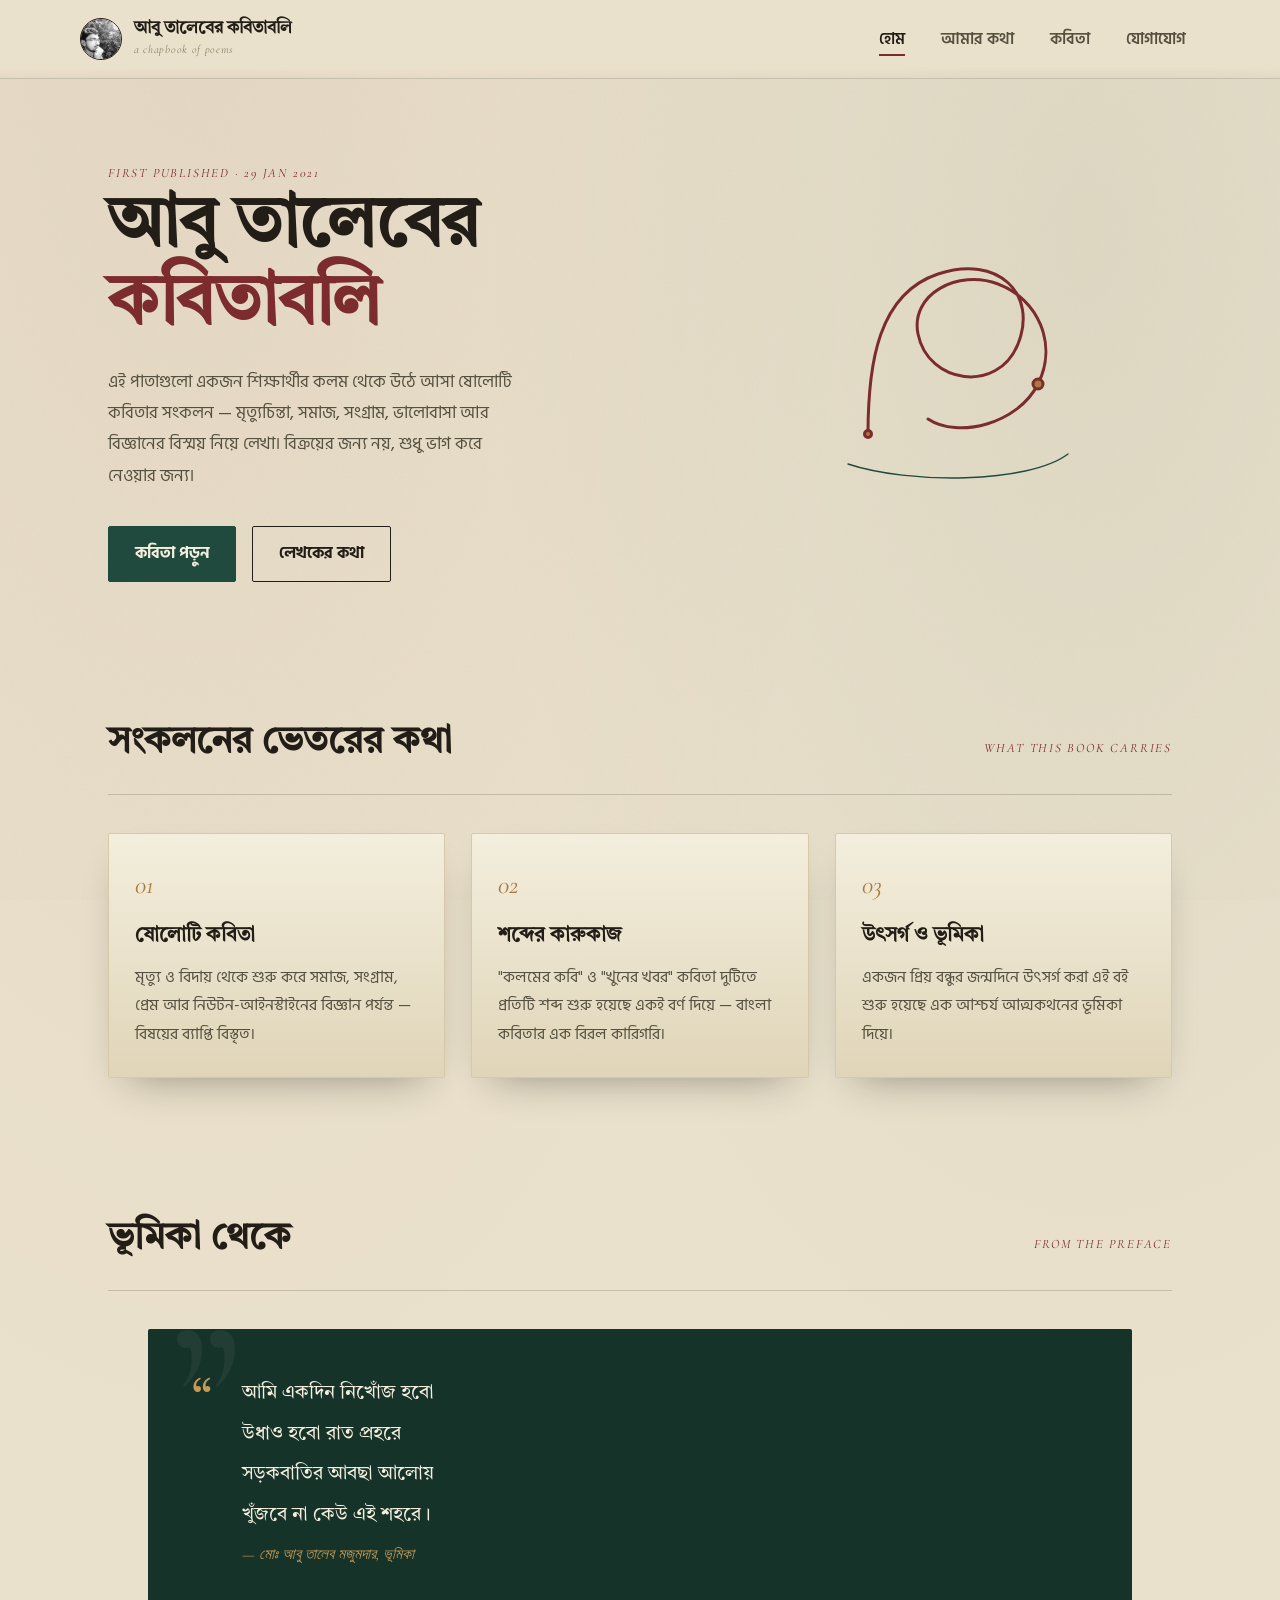
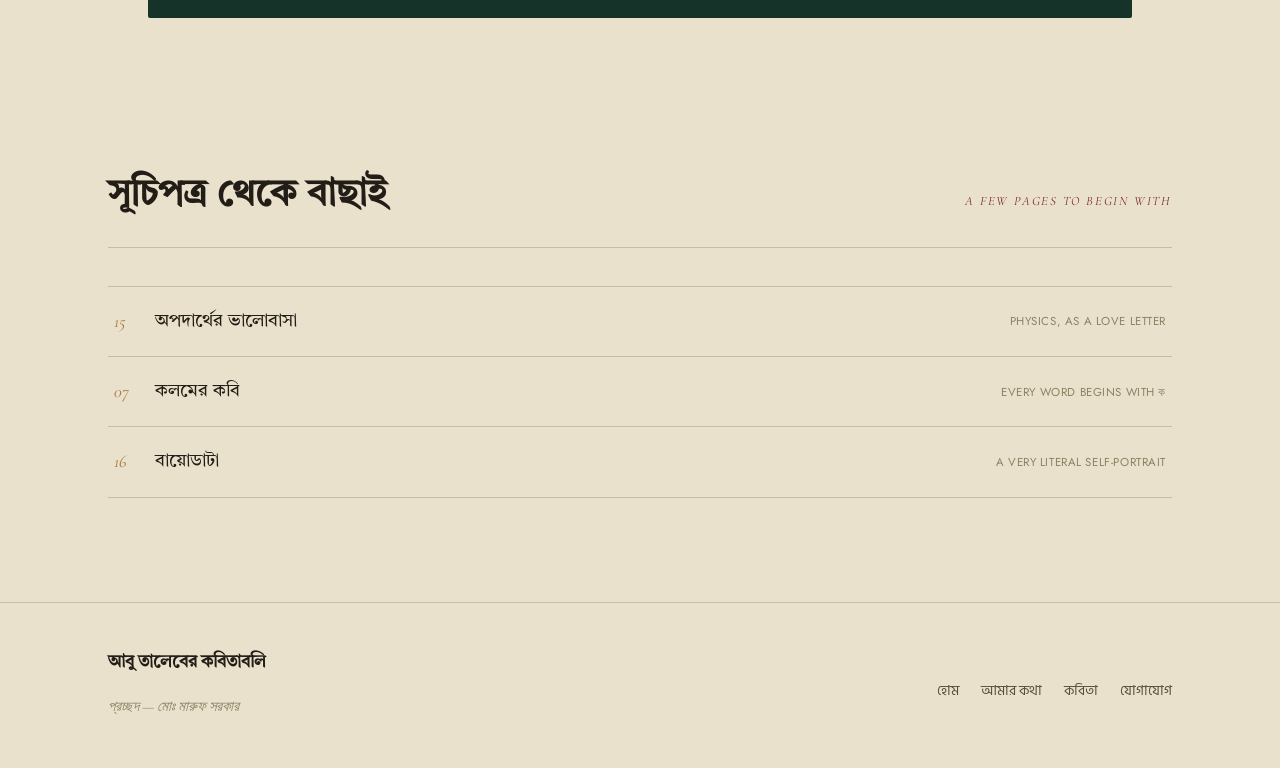
==== index.html @ eb4d2868 "Build 4-page responsive Bengali poetry portfolio website" ====
<!DOCTYPE html>
<html lang="bn">
<head>
<meta charset="UTF-8">
<meta name="viewport" content="width=device-width, initial-scale=1.0">
<title>হোম — আবু তালেবের কবিতাবলি | মোঃ আবু তালেব মজুমদার</title>
<meta name="description" content="আবু তালেব মজুমদারের হাতে-গড়া কবিতা সংকলন 'আবু তালেবের কবিতাবলি'। মৃত্যু, সংগ্রাম, সমাজ, প্রেম আর বিজ্ঞান নিয়ে লেখা ষোলোটি কবিতা, প্রথম প্রকাশ ২৯ জানুয়ারি ২০২১।">
<meta name="keywords" content="আবু তালেব মজুমদার, বাংলা কবিতা, কবিতা সংকলন, বাংলা কবি, আবু তালেবের কবিতাবলি, মোঃ আবু তালেব মজুমদার">
<meta name="author" content="মোঃ আবু তালেব মজুমদার">
<link rel="canonical" href="https://abu-taleb-mojumder.vercel.app/index.html">

<!-- Open Graph / Facebook -->
<meta property="og:type" content="website">
<meta property="og:title" content="হোম — আবু তালেবের কবিতাবলি | মোঃ আবু তালেব মজুমদার">
<meta property="og:description" content="মৃত্যু, সংগ্রাম, সমাজ ও প্রেম নিয়ে লেখা আবু তালেব মজুমদারের ষোলোটি কবিতা।">
<meta property="og:url" content="https://abu-taleb-mojumder.vercel.app/index.html">
<meta property="og:image" content="https://abu-taleb-mojumder.vercel.app/assets/abu-taleb-mojumder.jpg">
<meta property="og:site_name" content="আবু তালেবের কবিতাবলি">
<meta property="og:locale" content="bn_BD">

<!-- Twitter -->
<meta name="twitter:card" content="summary_large_image">
<meta name="twitter:title" content="হোম — আবু তালেবের কবিতাবলি | মোঃ আবু তালেব মজুমদার">
<meta name="twitter:description" content="মৃত্যু, সংগ্রাম, সমাজ ও প্রেম নিয়ে লেখা আবু তালেব মজুমদারের ষোলোটি কবিতা।">
<meta name="twitter:image" content="https://abu-taleb-mojumder.vercel.app/assets/abu-taleb-mojumder.jpg">

<!-- Fonts -->
<link rel="preconnect" href="https://fonts.googleapis.com">
<link rel="preconnect" href="https://fonts.gstatic.com" crossorigin>
<link href="https://fonts.googleapis.com/css2?family=Tiro+Bangla&family=Hind+Siliguri:wght@400;500;600;700&family=Cormorant+Garamond:ital,wght@0,500;1,500;1,600&family=Jost:wght@400;500&display=swap" rel="stylesheet">
<link rel="stylesheet" href="assets/style.css">

<script type="application/ld+json">
{
  "@context": "https://schema.org",
  "@type": "Person",
  "name": "মোঃ আবু তালেব মজুমদার",
  "jobTitle": "কবি ও শিক্ষার্থী",
  "url": "https://abu-taleb-mojumder.vercel.app/about.html",
  "sameAs": []
}
</script>
</head>
<body>

<a href="#main-content" class="skip-link">মূল সূচিতে যান</a>

<header class="site-header">
  <div class="wrap nav">
    <a href="index.html" class="brand" aria-label="হোমপেজ">
      <img class="brand-seal" src="assets/abu-taleb-mojumder.jpg" alt="আবু তালেব মজুমদার">
      <span class="brand-text">
        <span class="brand-title">আবু তালেবের কবিতাবলি</span><br>
        <span class="brand-sub">a chapbook of poems</span>
      </span>
    </a>
    <button class="nav-toggle" aria-label="মেনু খুলুন" aria-expanded="false">
      <span></span><span></span><span></span>
    </button>
    <nav class="nav-links-wrapper" aria-label="প্রধান নেভিগেশন">
      <ul class="nav-links">
        <li><a href="index.html" aria-current="page">হোম</a></li>
        <li><a href="about.html">আমার কথা</a></li>
        <li><a href="poems.html">কবিতা</a></li>
        <li><a href="contact.html">যোগাযোগ</a></li>
      </ul>
    </nav>
  </div>
</header>

<main id="main-content">
  <section class="hero">
    <div class="wrap hero-grid">
      <div class="reveal is-visible">
        <span class="eyebrow" lang="en">First Published · 29 Jan 2021</span>
        <h1 class="hero-title">আবু তালেবের<br><span class="accent">কবিতাবলি</span></h1>
        <p class="hero-lede">এই পাতাগুলো একজন শিক্ষার্থীর কলম থেকে উঠে আসা ষোলোটি কবিতার সংকলন — মৃত্যুচিন্তা, সমাজ, সংগ্রাম, ভালোবাসা আর বিজ্ঞানের বিস্ময় নিয়ে লেখা। বিক্রয়ের জন্য নয়, শুধু ভাগ করে নেওয়ার জন্য।</p>
        <div class="hero-actions">
          <a href="poems.html" class="btn btn-primary">কবিতা পড়ুন</a>
          <a href="about.html" class="btn btn-ghost">লেখকের কথা</a>
        </div>
      </div>

      <div class="hero-seal reveal is-visible" aria-hidden="true">
        <svg class="ink-path" viewBox="0 0 300 300" xmlns="http://www.w3.org/2000/svg">
          <!-- stylised ink-pen flourish, drawn as a signature moment -->
          <path d="M60,220 C60,150 70,80 130,60 C190,40 230,80 210,130 C190,180 120,170 110,120 C102,80 150,55 190,70 C230,85 250,130 230,170 C210,210 150,225 120,205" />
          <circle class="ink-dot" cx="230" cy="170" r="5"/>
          <circle class="ink-dot" cx="60" cy="220" r="3.5"/>
        </svg>
        <svg class="ink-path secondary" viewBox="0 0 300 300" xmlns="http://www.w3.org/2000/svg" style="position: absolute; top: 0; left: 0;">
          <path d="M40,250 C100,270 220,270 260,240" stroke-dasharray="500" />
        </svg>
      </div>
    </div>
  </section>

  <section aria-label="সংকলন পরিচিতি">
    <div class="wrap">
      <div class="section-head reveal">
        <h2>সংকলনের ভেতরের কথা</h2>
        <span class="eyebrow" lang="en">what this book carries</span>
      </div>
      <div class="card-grid">
        <div class="card reveal">
          <span class="num" lang="en">01</span>
          <h3>ষোলোটি কবিতা</h3>
          <p>মৃত্যু ও বিদায় থেকে শুরু করে সমাজ, সংগ্রাম, প্রেম আর নিউটন-আইনস্টাইনের বিজ্ঞান পর্যন্ত — বিষয়ের ব্যাপ্তি বিস্তৃত।</p>
        </div>
        <div class="card reveal">
          <span class="num" lang="en">02</span>
          <h3>শব্দের কারুকাজ</h3>
          <p>"কলমের কবি" ও "খুনের খবর" কবিতা দুটিতে প্রতিটি শব্দ শুরু হয়েছে একই বর্ণ দিয়ে — বাংলা কবিতার এক বিরল কারিগরি।</p>
        </div>
        <div class="card reveal">
          <span class="num" lang="en">03</span>
          <h3>উৎসর্গ ও ভূমিকা</h3>
          <p>একজন প্রিয় বন্ধুর জন্মদিনে উৎসর্গ করা এই বই শুরু হয়েছে এক আশ্চর্য আত্মকথনের ভূমিকা দিয়ে।</p>
        </div>
      </div>
    </div>
  </section>

  <section aria-label="ভূমিকা অংশ">
    <div class="wrap">
      <div class="section-head reveal">
        <h2>ভূমিকা থেকে</h2>
        <span class="eyebrow" lang="en">from the preface</span>
      </div>
      <blockquote class="excerpt-block reveal">
        <span class="excerpt-mark" aria-hidden="true">“</span>
        <div>
          <p class="poem-line">আমি একদিন নিখোঁজ হবো</p>
          <p class="poem-line">উধাও হবো রাত প্রহরে</p>
          <p class="poem-line">সড়কবাতির আবছা আলোয়</p>
          <p class="poem-line">খুঁজবে না কেউ এই শহরে।</p>
          <cite class="excerpt-credit">— মোঃ আবু তালেব মজুমদার, ভূমিকা</cite>
        </div>
      </blockquote>
    </div>
  </section>

  <section aria-label="সূচিপত্র থেকে বাছাই">
    <div class="wrap">
      <div class="section-head reveal">
        <h2>সূচিপত্র থেকে বাছাই</h2>
        <span class="eyebrow" lang="en">a few pages to begin with</span>
      </div>
      <ul class="toc-list reveal">
        <li>
          <a href="poems.html#p15-oporadartho">
            <span class="toc-num" lang="en">15</span>
            <span class="toc-title">অপদার্থের ভালোবাসা</span>
            <span class="toc-note" lang="en">physics, as a love letter</span>
          </a>
        </li>
        <li>
          <a href="poems.html#p07-kolomer-kobi">
            <span class="toc-num" lang="en">07</span>
            <span class="toc-title">কলমের কবি</span>
            <span class="toc-note" lang="en">every word begins with ক</span>
          </a>
        </li>
        <li>
          <a href="poems.html#p16-biodata">
            <span class="toc-num" lang="en">16</span>
            <span class="toc-title">বায়োডাটা</span>
            <span class="toc-note" lang="en">a very literal self-portrait</span>
          </a>
        </li>
      </ul>
    </div>
  </section>
</main>

<footer class="site-footer">
  <div class="wrap footer-grid">
    <div>
      <span class="brand-title">আবু তালেবের কবিতাবলি</span>
      <p class="footer-note">প্রচ্ছদ — মোঃ মারুফ সরকার</p>
    </div>
    <ul class="footer-links">
      <li><a href="index.html">হোম</a></li>
      <li><a href="about.html">আমার কথা</a></li>
      <li><a href="poems.html">কবিতা</a></li>
      <li><a href="contact.html">যোগাযোগ</a></li>
    </ul>
  </div>
</footer>

<script src="assets/script.js"></script>
</body>
</html>
---- assets/style.css ----
/* =========================================================
   আবু তালেবের কবিতাবলি — poet portfolio
   Design language: হাতে লেখা পাণ্ডুলিপি (a handwritten manuscript)
   re-set for the web. Paper, ink, and the deep green/maroon of
   an old cloth-bound Bengali poetry chapbook.
   ========================================================= */

:root{
  --paper: #EAE1CC;
  --paper-2: #E0D5B9;
  --paper-edge: #D6C9A6;
  --ink: #221E17;
  --ink-soft: #55503F;
  --ink-faint: #8A8265;
  --green: #1F4A3D;
  --green-deep: #16332A;
  --maroon: #7C2C2C;
  --brass: #A9793F;
  --brass-bright: #C79A54;
  --cream: #F3EEDD;
  --rule: rgba(34,30,23,0.18);
  --shadow: 0 18px 40px -22px rgba(22,20,14,0.45);
  --radius: 2px;

  --font-bn-serif: 'Tiro Bangla', 'Noto Serif Bengali', serif;
  --font-bn-sans: 'Hind Siliguri', sans-serif;
  --font-en-display: 'Cormorant Garamond', 'EB Garamond', serif;
  --font-en-util: 'Jost', sans-serif;
}

*{ box-sizing:border-box; }
html{ scroll-behavior:smooth; }

body{
  margin:0;
  background:
    radial-gradient(ellipse at 15% 0%, rgba(124,44,44,0.05), transparent 45%),
    radial-gradient(ellipse at 85% 10%, rgba(31,74,61,0.06), transparent 40%),
    var(--paper);
  color:var(--ink);
  font-family:var(--font-bn-sans);
  font-size:17px;
  line-height:1.8;
  -webkit-font-smoothing:antialiased;
  position:relative;
}

/* subtle paper grain, applied once */
body::before{
  content:"";
  position:fixed; inset:0;
  pointer-events:none;
  z-index:0;
  opacity:0.5;
  background-image:url("data:image/svg+xml,%3Csvg xmlns='http://www.w3.org/2000/svg' width='140' height='140'%3E%3Cfilter id='n'%3E%3CfeTurbulence type='fractalNoise' baseFrequency='0.9' numOctaves='2' stitchTiles='stitch'/%3E%3CfeColorMatrix type='matrix' values='0 0 0 0 0.13  0 0 0 0 0.12  0 0 0 0 0.09  0 0 0 0.035 0'/%3E%3C/filter%3E%3Crect width='100%25' height='100%25' filter='url(%23n)'/%3E%3C/svg%3E");
}

img{ max-width:100%; display:block; }
a{ color:inherit; text-decoration:none; }

::selection{ background:var(--brass-bright); color:var(--green-deep); }

h1,h2,h3,h4{
  font-family:var(--font-bn-serif);
  font-weight:700;
  color:var(--ink);
  margin:0;
}

.eyebrow{
  font-family:var(--font-en-display);
  font-style:italic;
  letter-spacing:.14em;
  text-transform:uppercase;
  font-size:0.8rem;
  color:var(--maroon);
}

.wrap{
  max-width:1120px;
  margin:0 auto;
  padding:0 28px;
  position:relative;
  z-index:1;
}

/* focus visibility */
a:focus-visible, button:focus-visible, input:focus-visible, textarea:focus-visible{
  outline:2px solid var(--green);
  outline-offset:3px;
}

/* ---------------- header / nav ---------------- */
.site-header{
  position:sticky; top:0; z-index:50;
  background:linear-gradient(var(--paper), var(--paper) 85%, transparent);
  backdrop-filter:blur(6px);
  border-bottom:1px solid var(--rule);
}
.nav{
  display:flex; align-items:center; justify-content:space-between;
  padding:18px 0;
}
.brand{
  display:flex; align-items:center; gap:12px;
}
.brand-seal{
  width:42px;height:42px;
  border-radius:50%;
  object-fit:cover;
  border:1.5px solid var(--ink);
  flex-shrink:0;
  display:block;
}
.brand-text{ line-height:1.15; }
.brand-title{ font-family:var(--font-bn-serif); font-weight:700; font-size:1.05rem; }
.brand-sub{ font-family:var(--font-en-display); font-style:italic; font-size:.72rem; color:var(--ink-faint); letter-spacing:.06em; }

.nav-links{
  display:flex; gap:8px; list-style:none; margin:0; padding:0;
}
.nav-links a{
  position:relative;
  font-family:var(--font-bn-sans);
  font-weight:600;
  font-size:.98rem;
  padding:8px 14px;
  color:var(--ink-soft);
}
.nav-links a::after{
  content:"";
  position:absolute; left:14px; right:14px; bottom:4px; height:2px;
  background:var(--maroon);
  transform:scaleX(0); transform-origin:right;
  transition:transform .35s cubic-bezier(.4,0,.2,1);
}
.nav-links a:hover, .nav-links a[aria-current="page"]{ color:var(--ink); }
.nav-links a:hover::after, .nav-links a[aria-current="page"]::after{ transform:scaleX(1); transform-origin:left; }

.nav-toggle{
  display:none;
  background:none;border:1px solid var(--ink); border-radius:4px;
  width:42px;height:38px; cursor:pointer;
  flex-direction:column; align-items:center; justify-content:center; gap:5px;
}
.nav-toggle span{ width:20px;height:2px;background:var(--ink); display:block; transition:transform 0.3s ease, opacity 0.3s ease; }

.nav-toggle[aria-expanded="true"] span:nth-child(1) {
  transform: translateY(7px) rotate(45deg);
}
.nav-toggle[aria-expanded="true"] span:nth-child(2) {
  opacity: 0;
}
.nav-toggle[aria-expanded="true"] span:nth-child(3) {
  transform: translateY(-7px) rotate(-45deg);
}

/* ---------------- hero ---------------- */
.hero{
  padding:78px 0 64px;
  position:relative;
  overflow:hidden;
}
.hero-grid{
  display:grid;
  grid-template-columns:1.15fr .85fr;
  gap:56px;
  align-items:center;
}
.hero-kicker{ margin-bottom:18px; }
.hero-title{
  font-size:clamp(2.6rem, 5.5vw, 4.4rem);
  line-height:1.12;
  letter-spacing:.005em;
}
.hero-title .accent{ color:var(--maroon); }
.hero-lede{
  margin-top:22px;
  max-width:46ch;
  color:var(--ink-soft);
  font-size:1.08rem;
}
.hero-actions{
  margin-top:34px;
  display:flex; gap:16px; flex-wrap:wrap;
}

.btn{
  display:inline-flex; align-items:center; gap:10px;
  font-family:var(--font-bn-sans); font-weight:700; font-size:.98rem;
  padding:13px 26px;
  border:1.5px solid var(--ink);
  border-radius:2px;
  background:transparent;
  cursor:pointer;
  transition:background .3s ease, color .3s ease, transform .2s ease;
}
.btn:hover{ transform:translateY(-2px); }
.btn-primary{ background:var(--green); border-color:var(--green); color:var(--cream); }
.btn-primary:hover{ background:var(--green-deep); }
.btn-ghost:hover{ background:var(--ink); color:var(--cream); }

/* ink-pen signature drawing */
.hero-seal{
  width:100%;
  aspect-ratio:1/1;
  max-width:300px;
  margin-inline:auto;
  position:relative;
}
.ink-path{
  fill:none;
  stroke:var(--maroon);
  stroke-width:3;
  stroke-linecap:round;
  stroke-linejoin:round;
  stroke-dasharray:1400;
  stroke-dashoffset:1400;
  animation:draw 2.6s ease forwards .4s;
}
.ink-path.secondary{ stroke:var(--green); stroke-width:1.4; animation-delay:.9s; }
.ink-dot{ fill:var(--brass); opacity:0; animation:fadein .6s ease forwards 2.8s; }
@keyframes draw{ to{ stroke-dashoffset:0; } }
@keyframes fadein{ to{ opacity:1; } }

/* ---------------- reveal on scroll ---------------- */
.reveal{
  opacity:0; transform:translateY(22px);
  transition:opacity .8s ease, transform .8s ease;
}
.reveal.is-visible{ opacity:1; transform:none; }

/* ---------------- sections ---------------- */
section{ padding:64px 0; }
.section-head{
  display:flex; align-items:baseline; justify-content:space-between;
  gap:20px; flex-wrap:wrap;
  margin-bottom:38px;
  border-bottom:1px solid var(--rule);
  padding-bottom:18px;
}
.section-head h2{ font-size:clamp(1.7rem,3vw,2.3rem); }

.divider{
  width:100%; height:34px;
  margin:8px 0 4px;
}
.divider svg{ width:120px; height:100%; stroke:var(--brass); }

/* feature / poem cards */
.card-grid{
  display:grid;
  grid-template-columns:repeat(3, 1fr);
  gap:26px;
}
.card{
  background:linear-gradient(180deg, var(--cream), var(--paper-2));
  border:1px solid var(--paper-edge);
  border-radius:var(--radius);
  padding:28px 26px;
  box-shadow:var(--shadow);
  transition:transform .35s ease, box-shadow .35s ease;
}
.card:hover{ transform:translateY(-6px); }
.card .num{
  font-family:var(--font-en-display); font-style:italic;
  color:var(--brass); font-size:1.6rem; display:block; margin-bottom:10px;
}
.card h3{ font-size:1.25rem; margin-bottom:10px; }
.card p{ color:var(--ink-soft); font-size:.98rem; margin:0; }

/* featured poem excerpt block */
.excerpt-block{
  display:grid;
  grid-template-columns:auto 1fr;
  gap:30px;
  background:var(--green-deep);
  color:var(--cream);
  border-radius:var(--radius);
  padding:48px 44px;
  position:relative;
  overflow:hidden;
}
.excerpt-block::before{
  content:"”";
  position:absolute; top:-40px; left:20px;
  font-family:var(--font-en-display);
  font-size:14rem; color:rgba(243,238,221,0.06);
  line-height:1;
}
.excerpt-mark{
  font-family:var(--font-bn-serif); font-size:3rem; color:var(--brass-bright);
  line-height:1;
}
.excerpt-block h3{ color:var(--cream); font-size:1.4rem; margin-bottom:14px;}
.excerpt-block p.poem-line{ font-family:var(--font-bn-serif); font-size:1.2rem; margin:0 0 6px; }
.excerpt-block .excerpt-credit{ margin-top:18px; font-family:var(--font-en-display); font-style:italic; color:var(--brass-bright); font-size:.95rem; }

/* ---------------- poems index & manuscript ---------------- */
.toc-list{
  list-style:none; margin:0; padding:0;
  border-top:1px solid var(--rule);
}
.toc-list li{ border-bottom:1px solid var(--rule); }
.toc-list a{
  display:flex; align-items:center; gap:22px;
  padding:18px 6px;
  transition:padding-left .25s ease, color .25s ease;
}
.toc-list a:hover{ padding-left:16px; color:var(--maroon); }
.toc-num{
  font-family:var(--font-en-display); font-style:italic; color:var(--brass);
  font-size:1.1rem; min-width:2.4ch;
}
.toc-title{ font-family:var(--font-bn-serif); font-size:1.15rem; flex:1; }
.toc-note{ font-family:var(--font-en-util); font-size:.72rem; color:var(--ink-faint); letter-spacing:.05em; text-transform:uppercase; }

.manuscript{
  border-top:2px solid var(--ink);
  padding:52px 0 44px;
  scroll-margin-top:110px;
}
.manuscript + .manuscript{ border-top:1px solid var(--rule); }
.ms-head{
  display:flex; align-items:baseline; gap:18px; margin-bottom:26px;
}
.ms-num{ font-family:var(--font-en-display); font-style:italic; color:var(--brass); font-size:1.5rem; }
.ms-title{ font-size:1.8rem; }
.ms-body{
  max-width:62ch;
  font-family:var(--font-bn-serif);
  font-size:1.18rem;
  color:var(--ink);
}
.ms-body .stanza{ margin:0 0 26px; }
.ms-body .stanza:last-child{ margin-bottom:0; }
.ms-body .stanza span{ display:block; }
.letter-pattern{ color:var(--maroon); font-weight:700; }
.ms-note{
  margin-top:22px;
  font-family:var(--font-en-display); font-style:italic;
  color:var(--ink-faint); font-size:.95rem;
}
.back-to-toc{
  display:inline-block; margin-top:22px;
  font-family:var(--font-en-util); font-size:.8rem; letter-spacing:.05em;
  text-transform:uppercase; color:var(--green); border-bottom:1px solid var(--green);
}

/* Special styling for word constraints */
.constraint-highlight {
  border-left: 3px solid var(--maroon);
  padding-left: 16px;
  margin: 18px 0;
}

/* ---------------- about page ---------------- */
.about-grid{
  display:grid; grid-template-columns:.9fr 1.1fr; gap:56px; align-items:start;
}
.portrait-frame{
  border:10px solid var(--cream);
  outline:1px solid var(--paper-edge);
  box-shadow:var(--shadow);
  aspect-ratio:4/5;
  background:var(--green-deep);
  display:flex; align-items:center; justify-content:center;
  overflow:hidden;
}
.portrait-frame .initial{
  font-family:var(--font-bn-serif); color:var(--brass-bright); font-size:8rem;
}
.fact-list{ list-style:none; margin:26px 0 0; padding:0; }
.fact-list li{
  display:flex; justify-content:space-between; gap:16px;
  padding:13px 0; border-bottom:1px solid var(--rule);
  font-size:.98rem;
}
.fact-list .label{ color:var(--ink-faint); font-family:var(--font-en-util); font-size:.82rem; letter-spacing:.04em; text-transform:uppercase; padding-top:3px;}
.fact-list .value{ font-family:var(--font-bn-serif); font-size:1.08rem; text-align:right; }

.dedication{
  background:var(--paper-2);
  border-left:4px solid var(--maroon);
  padding:30px 32px;
  margin-top:10px;
  font-family:var(--font-bn-serif); font-size:1.1rem;
}
.dedication .eyebrow{ display:block; margin-bottom:12px; }

/* ---------------- contact page ---------------- */
.contact-grid{
  display:grid; grid-template-columns:1fr 1fr; gap:56px; align-items:start;
}
.field{ margin-bottom:22px; }
.field label{
  display:block; font-family:var(--font-en-util); font-size:.78rem;
  letter-spacing:.06em; text-transform:uppercase; color:var(--ink-faint);
  margin-bottom:8px;
}
.field input, .field textarea{
  width:100%;
  font-family:var(--font-bn-sans); font-size:1rem;
  background:var(--cream);
  border:1px solid var(--paper-edge);
  border-bottom:2px solid var(--ink);
  border-radius:2px;
  padding:13px 14px;
  color:var(--ink);
}
.field textarea{ resize:vertical; min-height:130px; }
.contact-info{ background:var(--paper-2); padding:32px; border-radius:var(--radius); }
.contact-info .eyebrow{ display:block; margin-bottom:14px; }
.contact-line{ display:flex; gap:14px; padding:12px 0; border-bottom:1px solid var(--rule); align-items:flex-start; }
.contact-line:last-child{ border-bottom:none; }
.contact-line .k{ font-family:var(--font-en-util); font-size:.78rem; text-transform:uppercase; letter-spacing:.05em; color:var(--ink-faint); min-width:9ch; padding-top:2px;}
.contact-line .v{ font-family:var(--font-bn-serif); font-size:1.05rem; }
.form-note{ margin-top:16px; font-size:.85rem; color:var(--ink-faint); font-family:var(--font-en-util); }

/* ---------------- footer ---------------- */
.site-footer{
  border-top:1px solid var(--rule);
  padding:44px 0 34px;
  margin-top:40px;
}
.footer-grid{ display:flex; justify-content:space-between; gap:24px; flex-wrap:wrap; align-items:center; }
.footer-note{ font-family:var(--font-en-display); font-style:italic; color:var(--ink-faint); font-size:.92rem; }
.footer-links{ display:flex; gap:22px; list-style:none; padding:0; margin:0; }
.footer-links a{ font-size:.9rem; color:var(--ink-soft); }
.footer-links a:hover{ color:var(--maroon); }

/* skip link styling */
.skip-link {
  position: absolute;
  top: -100px;
  left: 0;
  background: var(--maroon);
  color: var(--cream);
  padding: 8px 16px;
  z-index: 100;
  transition: top 0.3s ease;
}
.skip-link:focus {
  top: 0;
}

/* ---------------- responsive ---------------- */
@media (max-width: 900px){
  .hero-grid, .about-grid, .contact-grid{ grid-template-columns:1fr; }
  .card-grid{ grid-template-columns:1fr 1fr; }
  .excerpt-block{ grid-template-columns:1fr; padding:36px 26px; }
  .hero-seal{ max-width:220px; }
}
@media (max-width: 720px){
  .nav-links{
    position:fixed; inset:66px 0 0 0; background:var(--paper);
    flex-direction:column; padding:20px 28px; gap:4px;
    transform:translateX(100%); transition:transform .35s ease;
    border-top:1px solid var(--rule);
  }
  .nav-links.open{ transform:translateX(0); }
  .nav-toggle{ display:flex; }
  .card-grid{ grid-template-columns:1fr; }
  .fact-list .value{ text-align:left; }
  .fact-list li{ flex-direction:column; gap:2px; }
}

@media (prefers-reduced-motion: reduce){
  html{ scroll-behavior:auto; }
  .ink-path, .ink-dot{ animation:none !important; stroke-dashoffset:0; opacity:1; }
  .reveal{ opacity:1; transform:none; transition:none; }
  .toc-list a, .card{ transition:none; }
}
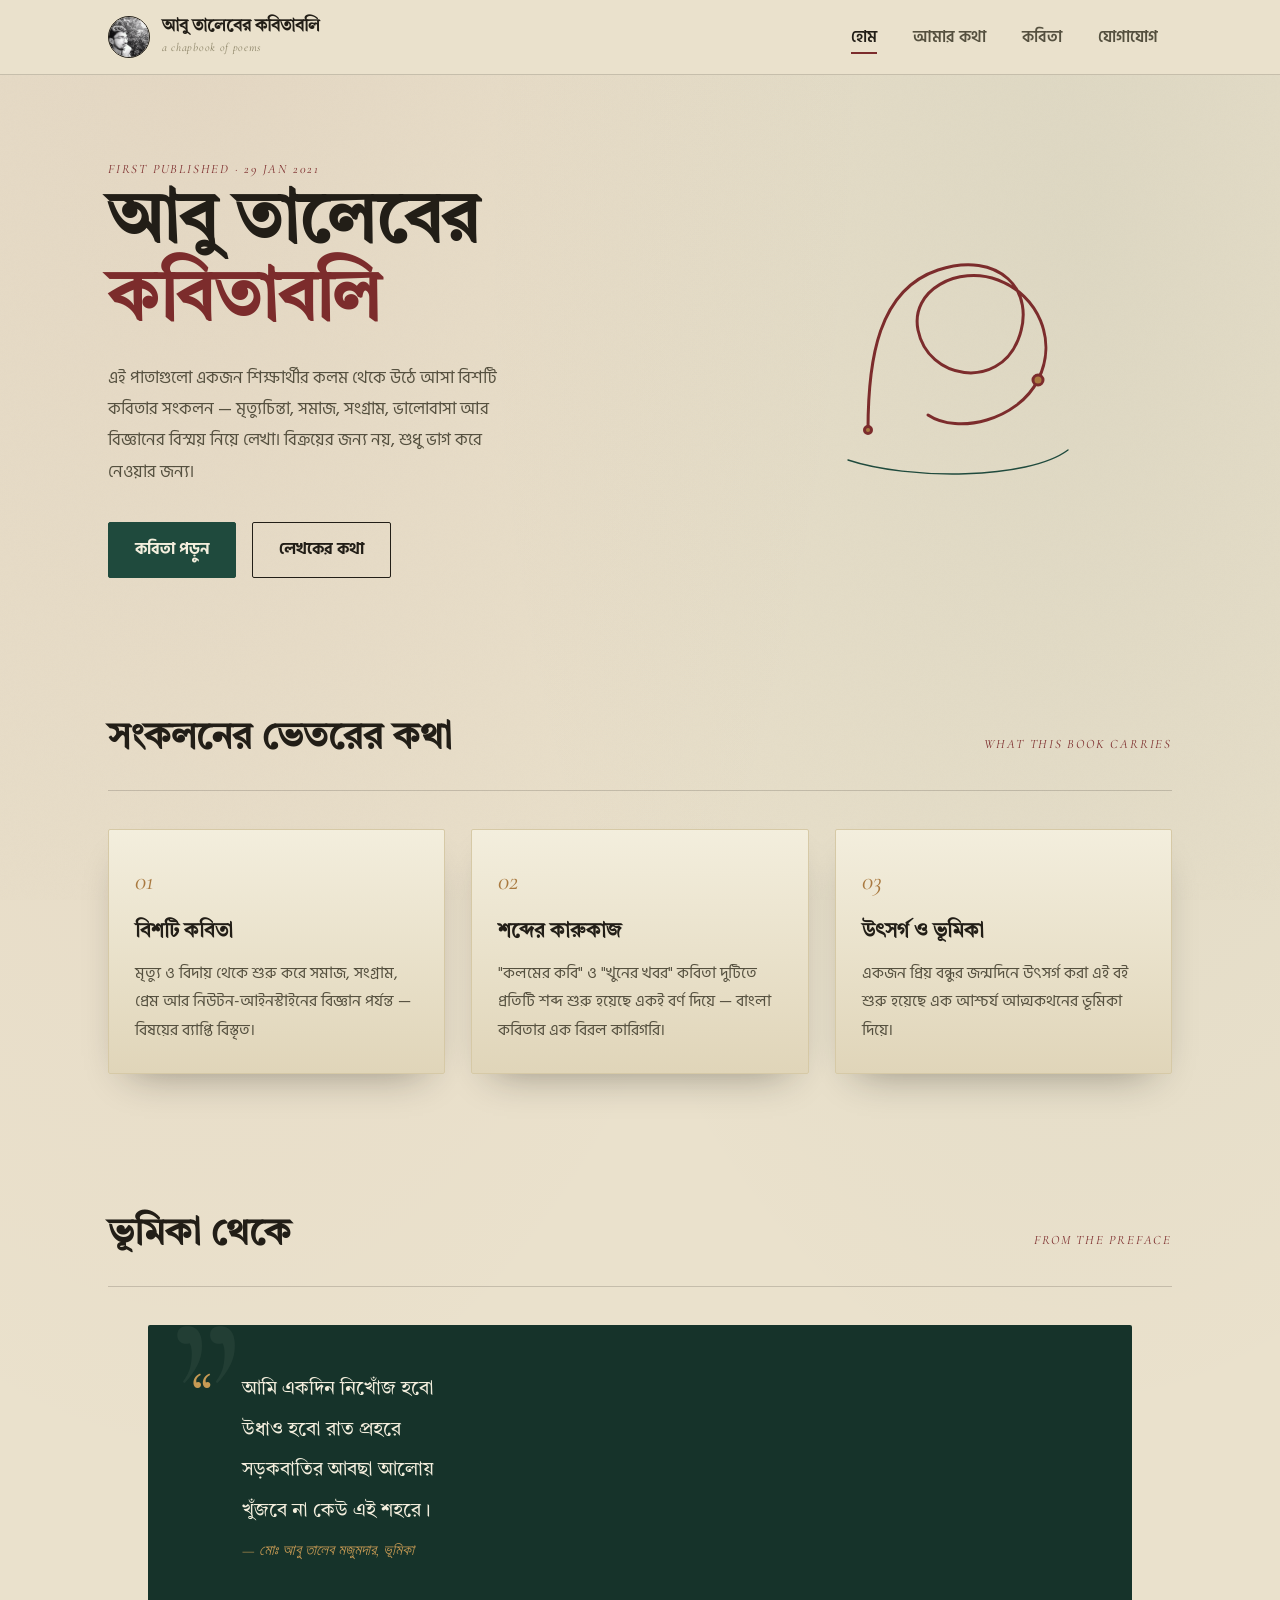
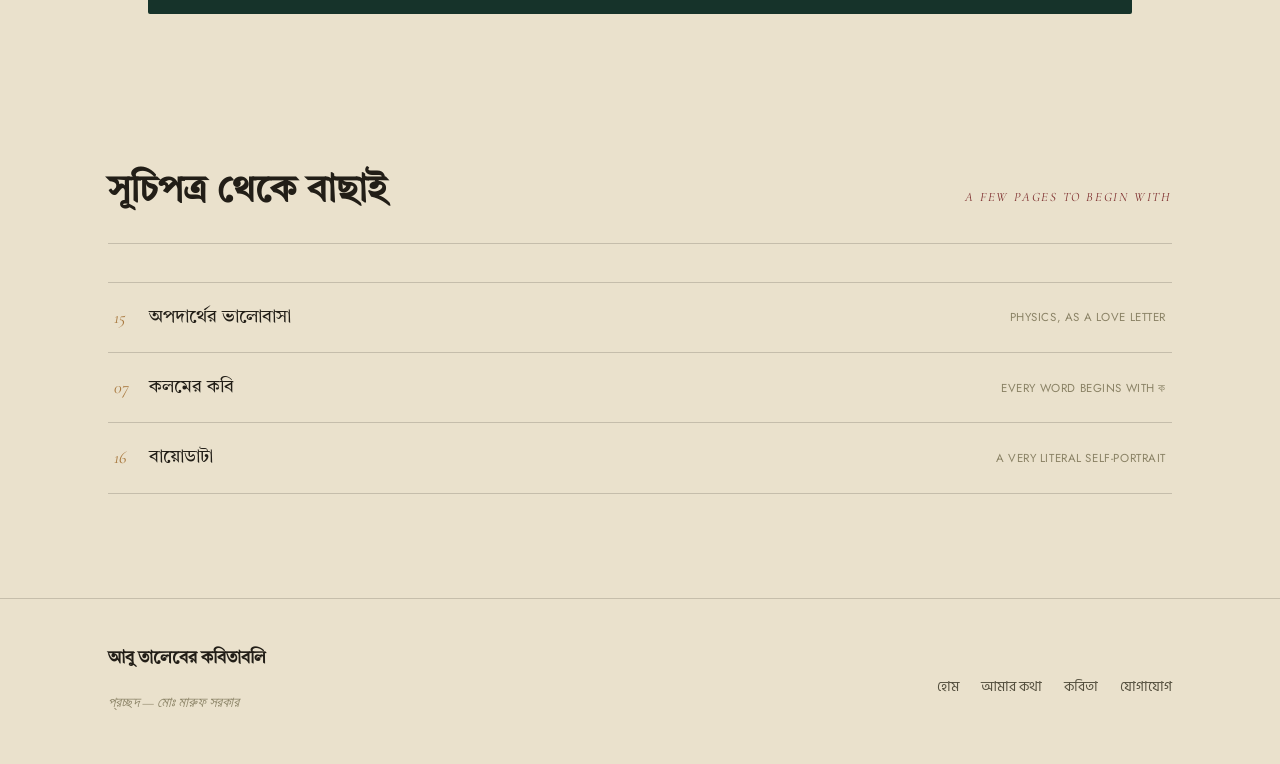
==== commit a6af134f: "Add 4 new poems from draft.txt (total count now 20 poems) and update website metadata" ====
--- a/index.html
+++ b/index.html
@@ -4,7 +4,7 @@
 <meta charset="UTF-8">
 <meta name="viewport" content="width=device-width, initial-scale=1.0">
 <title>হোম — আবু তালেবের কবিতাবলি | মোঃ আবু তালেব মজুমদার</title>
-<meta name="description" content="আবু তালেব মজুমদারের হাতে-গড়া কবিতা সংকলন 'আবু তালেবের কবিতাবলি'। মৃত্যু, সংগ্রাম, সমাজ, প্রেম আর বিজ্ঞান নিয়ে লেখা ষোলোটি কবিতা, প্রথম প্রকাশ ২৯ জানুয়ারি ২০২১।">
+<meta name="description" content="আবু তালেব মজুমদারের হাতে-গড়া কবিতা সংকলন 'আবু তালেবের কবিতাবলি'। মৃত্যু, সংগ্রাম, সমাজ, প্রেম আর বিজ্ঞান নিয়ে লেখা বিশটি কবিতা, প্রথম প্রকাশ ২৯ জানুয়ারি ২০২১।">
 <meta name="keywords" content="আবু তালেব মজুমদার, বাংলা কবিতা, কবিতা সংকলন, বাংলা কবি, আবু তালেবের কবিতাবলি, মোঃ আবু তালেব মজুমদার">
 <meta name="author" content="মোঃ আবু তালেব মজুমদার">
 <link rel="canonical" href="https://abu-taleb-mojumder.vercel.app/index.html">
@@ -12,7 +12,7 @@
 <!-- Open Graph / Facebook -->
 <meta property="og:type" content="website">
 <meta property="og:title" content="হোম — আবু তালেবের কবিতাবলি | মোঃ আবু তালেব মজুমদার">
-<meta property="og:description" content="মৃত্যু, সংগ্রাম, সমাজ ও প্রেম নিয়ে লেখা আবু তালেব মজুমদারের ষোলোটি কবিতা।">
+<meta property="og:description" content="মৃত্যু, সংগ্রাম, সমাজ ও প্রেম নিয়ে লেখা আবু তালেব মজুমদারের বিশটি কবিতা।">
 <meta property="og:url" content="https://abu-taleb-mojumder.vercel.app/index.html">
 <meta property="og:image" content="https://abu-taleb-mojumder.vercel.app/assets/abu-taleb-mojumder.jpg">
 <meta property="og:site_name" content="আবু তালেবের কবিতাবলি">
@@ -21,7 +21,7 @@
 <!-- Twitter -->
 <meta name="twitter:card" content="summary_large_image">
 <meta name="twitter:title" content="হোম — আবু তালেবের কবিতাবলি | মোঃ আবু তালেব মজুমদার">
-<meta name="twitter:description" content="মৃত্যু, সংগ্রাম, সমাজ ও প্রেম নিয়ে লেখা আবু তালেব মজুমদারের ষোলোটি কবিতা।">
+<meta name="twitter:description" content="মৃত্যু, সংগ্রাম, সমাজ ও প্রেম নিয়ে লেখা আবু তালেব মজুমদারের বিশটি কবিতা।">
 <meta name="twitter:image" content="https://abu-taleb-mojumder.vercel.app/assets/abu-taleb-mojumder.jpg">
 
 <!-- Fonts -->
@@ -74,7 +74,7 @@
       <div class="reveal is-visible">
         <span class="eyebrow" lang="en">First Published · 29 Jan 2021</span>
         <h1 class="hero-title">আবু তালেবের<br><span class="accent">কবিতাবলি</span></h1>
-        <p class="hero-lede">এই পাতাগুলো একজন শিক্ষার্থীর কলম থেকে উঠে আসা ষোলোটি কবিতার সংকলন — মৃত্যুচিন্তা, সমাজ, সংগ্রাম, ভালোবাসা আর বিজ্ঞানের বিস্ময় নিয়ে লেখা। বিক্রয়ের জন্য নয়, শুধু ভাগ করে নেওয়ার জন্য।</p>
+        <p class="hero-lede">এই পাতাগুলো একজন শিক্ষার্থীর কলম থেকে উঠে আসা বিশটি কবিতার সংকলন — মৃত্যুচিন্তা, সমাজ, সংগ্রাম, ভালোবাসা আর বিজ্ঞানের বিস্ময় নিয়ে লেখা। বিক্রয়ের জন্য নয়, শুধু ভাগ করে নেওয়ার জন্য।</p>
         <div class="hero-actions">
           <a href="poems.html" class="btn btn-primary">কবিতা পড়ুন</a>
           <a href="about.html" class="btn btn-ghost">লেখকের কথা</a>
@@ -104,7 +104,7 @@
       <div class="card-grid">
         <div class="card reveal">
           <span class="num" lang="en">01</span>
-          <h3>ষোলোটি কবিতা</h3>
+          <h3>বিশটি কবিতা</h3>
           <p>মৃত্যু ও বিদায় থেকে শুরু করে সমাজ, সংগ্রাম, প্রেম আর নিউটন-আইনস্টাইনের বিজ্ঞান পর্যন্ত — বিষয়ের ব্যাপ্তি বিস্তৃত।</p>
         </div>
         <div class="card reveal">
--- a/assets/style.css
+++ b/assets/style.css
@@ -92,17 +92,18 @@
 
 /* ---------------- header / nav ---------------- */
 .site-header{
-  position:sticky; top:0; z-index:50;
-  background:linear-gradient(var(--paper), var(--paper) 85%, transparent);
-  backdrop-filter:blur(6px);
+  position:sticky; top:0; z-index:100;
+  background:var(--paper);
   border-bottom:1px solid var(--rule);
 }
 .nav{
   display:flex; align-items:center; justify-content:space-between;
-  padding:18px 0;
+  padding-top:16px;
+  padding-bottom:16px;
 }
 .brand{
   display:flex; align-items:center; gap:12px;
+  position:relative; z-index:101;
 }
 .brand-seal{
   width:42px;height:42px;
@@ -139,6 +140,7 @@
 
 .nav-toggle{
   display:none;
+  position:relative; z-index:101;
   background:none;border:1px solid var(--ink); border-radius:4px;
   width:42px;height:38px; cursor:pointer;
   flex-direction:column; align-items:center; justify-content:center; gap:5px;
@@ -303,9 +305,10 @@
 }
 .toc-list li{ border-bottom:1px solid var(--rule); }
 .toc-list a{
-  display:flex; align-items:center; gap:22px;
+  display:flex; align-items:center; justify-content:space-between; gap:16px;
   padding:18px 6px;
   transition:padding-left .25s ease, color .25s ease;
+  flex-wrap:wrap;
 }
 .toc-list a:hover{ padding-left:16px; color:var(--maroon); }
 .toc-num{
@@ -414,7 +417,7 @@
 .contact-line{ display:flex; gap:14px; padding:12px 0; border-bottom:1px solid var(--rule); align-items:flex-start; }
 .contact-line:last-child{ border-bottom:none; }
 .contact-line .k{ font-family:var(--font-en-util); font-size:.78rem; text-transform:uppercase; letter-spacing:.05em; color:var(--ink-faint); min-width:9ch; padding-top:2px;}
-.contact-line .v{ font-family:var(--font-bn-serif); font-size:1.05rem; }
+.contact-line .v{ font-family:var(--font-bn-serif); font-size:1.05rem; word-break:break-all; overflow-wrap:break-word; min-width:0; }
 .form-note{ margin-top:16px; font-size:.85rem; color:var(--ink-faint); font-family:var(--font-en-util); }
 
 /* ---------------- footer ---------------- */
@@ -450,19 +453,76 @@
   .card-grid{ grid-template-columns:1fr 1fr; }
   .excerpt-block{ grid-template-columns:1fr; padding:36px 26px; }
   .hero-seal{ max-width:220px; }
+  .portrait-frame { max-width: 360px; margin: 0 auto 28px; }
+  .fact-list { max-width: 360px; margin: 26px auto 0; }
+  #contact-form { max-width: 650px; width: 100%; }
 }
 @media (max-width: 720px){
+  .nav-links-wrapper {
+    position: fixed;
+    inset: 0;
+    background: rgba(34, 30, 23, 0.4);
+    backdrop-filter: blur(4px);
+    opacity: 0;
+    pointer-events: none;
+    transition: opacity 0.35s ease;
+    z-index: 90;
+  }
+  .nav-links-wrapper.open {
+    opacity: 1;
+    pointer-events: auto;
+  }
   .nav-links{
-    position:fixed; inset:66px 0 0 0; background:var(--paper);
-    flex-direction:column; padding:20px 28px; gap:4px;
-    transform:translateX(100%); transition:transform .35s ease;
-    border-top:1px solid var(--rule);
-  }
-  .nav-links.open{ transform:translateX(0); }
+    position: fixed;
+    top: 0;
+    right: 0;
+    bottom: 0;
+    width: 280px;
+    max-width: 80%;
+    background: var(--cream);
+    box-shadow: -10px 0 30px rgba(0, 0, 0, 0.15);
+    border-left: 1px solid var(--paper-edge);
+    flex-direction: column;
+    padding: 90px 16px 40px;
+    gap: 12px;
+    transform: translateX(100%);
+    transition: transform 0.4s cubic-bezier(0.16, 1, 0.3, 1);
+  }
+  .nav-links-wrapper.open .nav-links {
+    transform: translateX(0);
+  }
+  .nav-links a {
+    display: block;
+    padding: 14px 20px;
+    width: 100%;
+    border-radius: var(--radius);
+  }
+  .nav-links a::after {
+    display: none;
+  }
+  .nav-links a[aria-current="page"] {
+    color: var(--maroon);
+    background: rgba(124, 44, 44, 0.05);
+    border-left: 3px solid var(--maroon);
+    font-weight: 700;
+  }
   .nav-toggle{ display:flex; }
   .card-grid{ grid-template-columns:1fr; }
   .fact-list .value{ text-align:left; }
   .fact-list li{ flex-direction:column; gap:2px; }
+}
+@media (max-width: 480px) {
+  .contact-info { padding: 20px; }
+  .contact-line { flex-direction: column; gap: 4px; }
+  .contact-line .k { min-width: auto; }
+  .excerpt-block { padding: 28px 20px; }
+  .nav-links { width: 240px; }
+}
+@media (max-width: 380px) {
+  .brand-title { font-size: 0.95rem; }
+  .brand-sub { font-size: 0.65rem; }
+  .brand { gap: 8px; }
+  .brand-seal { width: 36px; height: 36px; }
 }
 
 @media (prefers-reduced-motion: reduce){
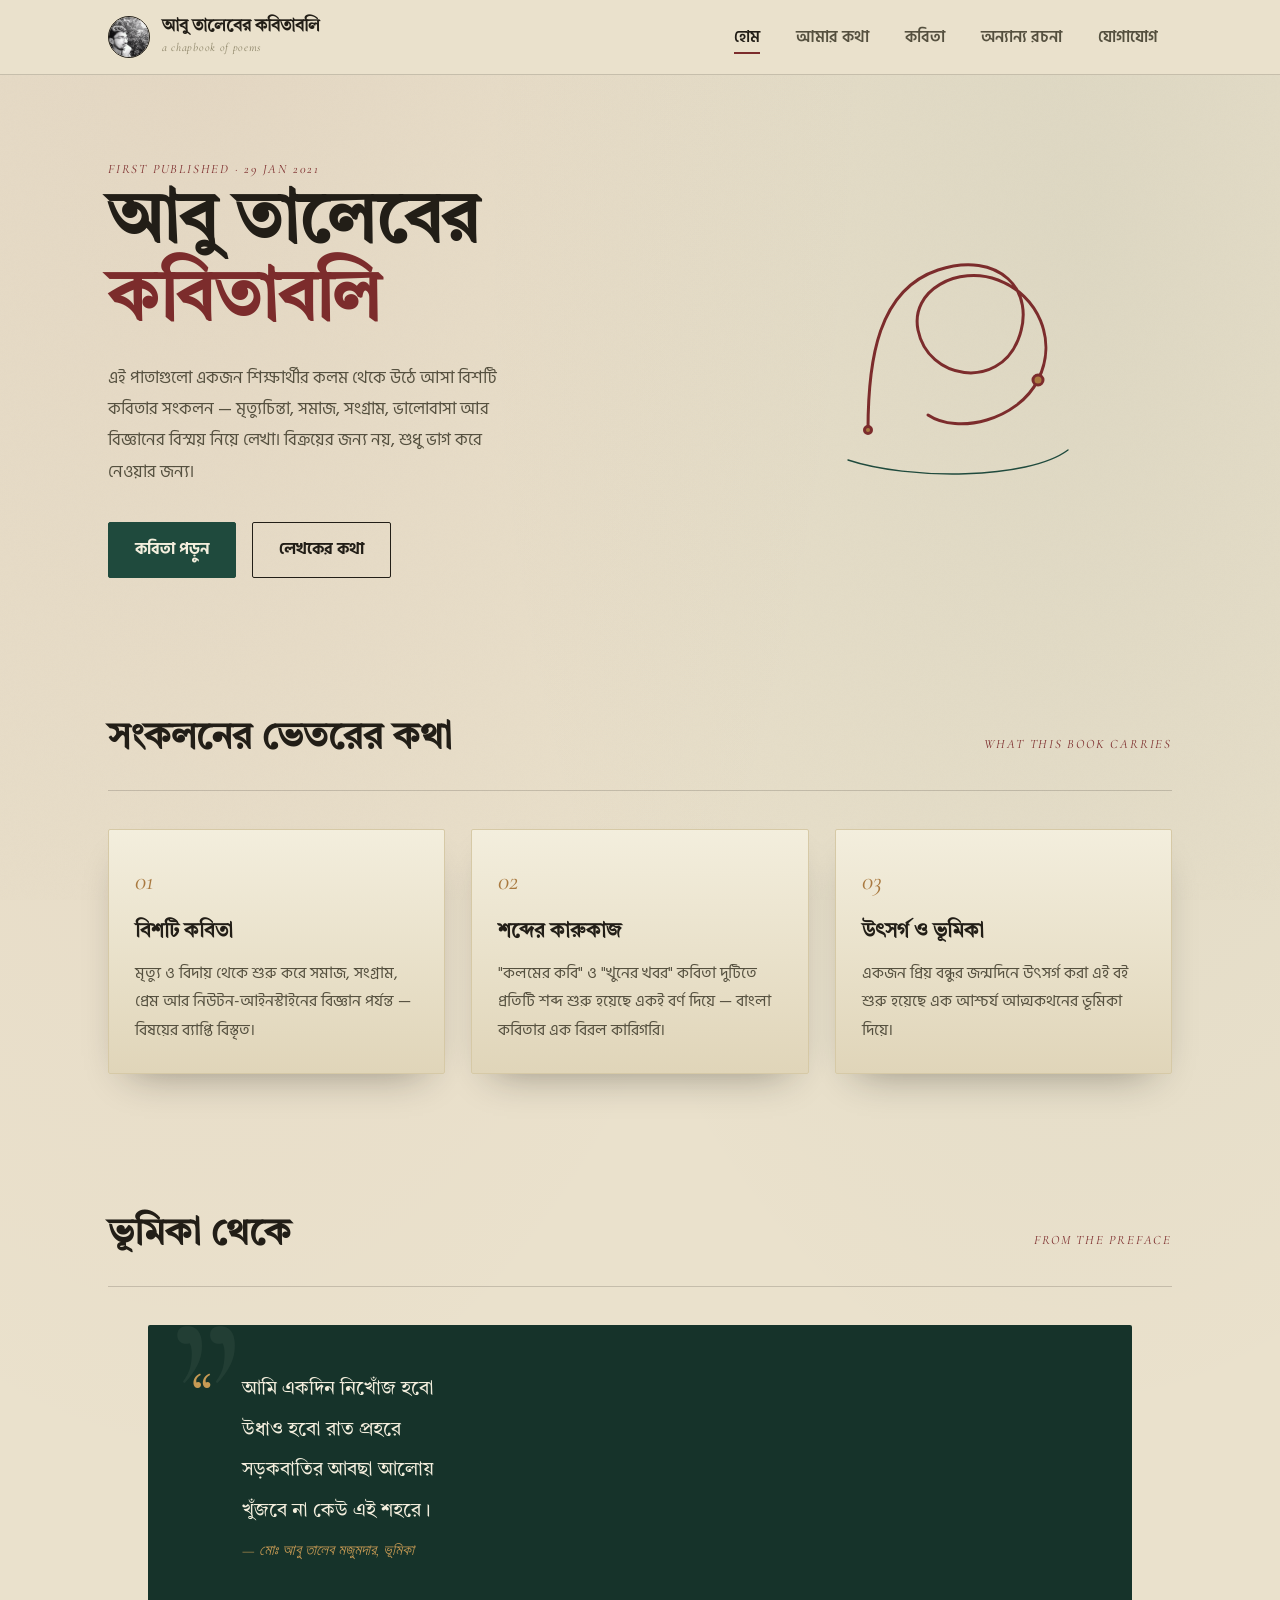
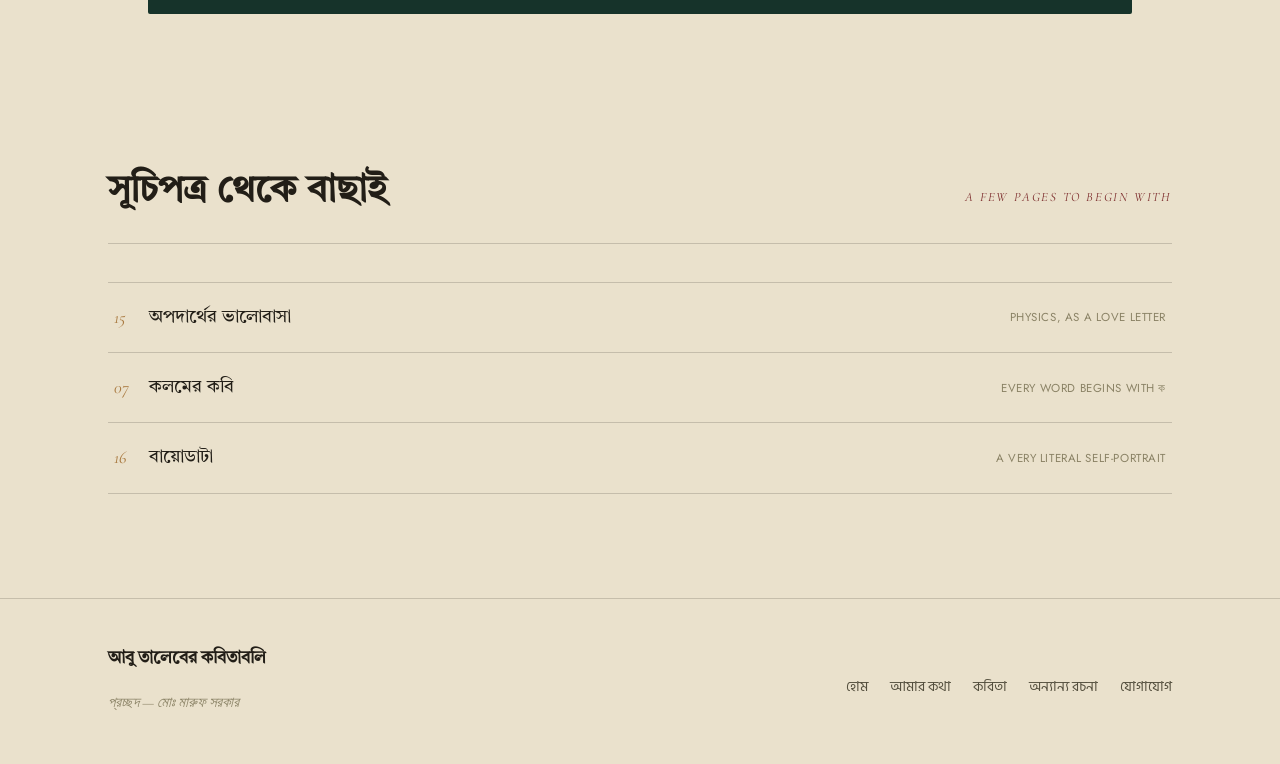
==== commit f4fe6492: "Add 'অন্যান্য রচনা' section with dynamic book-style modal reader, update all header/footer navigatio" ====
--- a/index.html
+++ b/index.html
@@ -62,6 +62,7 @@
         <li><a href="index.html" aria-current="page">হোম</a></li>
         <li><a href="about.html">আমার কথা</a></li>
         <li><a href="poems.html">কবিতা</a></li>
+        <li><a href="writings.html">অন্যান্য রচনা</a></li>
         <li><a href="contact.html">যোগাযোগ</a></li>
       </ul>
     </nav>
@@ -183,6 +184,7 @@
       <li><a href="index.html">হোম</a></li>
       <li><a href="about.html">আমার কথা</a></li>
       <li><a href="poems.html">কবিতা</a></li>
+      <li><a href="writings.html">অন্যান্য রচনা</a></li>
       <li><a href="contact.html">যোগাযোগ</a></li>
     </ul>
   </div>
--- a/assets/style.css
+++ b/assets/style.css
@@ -525,6 +525,185 @@
   .brand-seal { width: 36px; height: 36px; }
 }
 
+/* ---------------- writings page ---------------- */
+.writings-grid {
+  display: grid;
+  grid-template-columns: repeat(auto-fill, minmax(320px, 1fr));
+  gap: 32px;
+  margin-top: 40px;
+}
+.writing-card {
+  background: var(--paper-2);
+  border: 1px solid var(--paper-edge);
+  border-radius: var(--radius);
+  padding: 32px;
+  display: flex;
+  flex-direction: column;
+  justify-content: space-between;
+  box-shadow: var(--shadow);
+  transition: transform 0.3s ease, border-color 0.3s ease, box-shadow 0.3s ease;
+  position: relative;
+  overflow: hidden;
+}
+.writing-card:hover {
+  transform: translateY(-4px);
+  border-color: var(--brass-bright);
+  box-shadow: 0 24px 48px -18px rgba(22, 20, 14, 0.6);
+}
+.writing-card .card-meta {
+  display: flex;
+  justify-content: space-between;
+  align-items: center;
+  margin-bottom: 16px;
+}
+.writing-card .card-num {
+  font-family: var(--font-en-display);
+  font-style: italic;
+  color: var(--brass);
+  font-size: 1.3rem;
+}
+.writing-card .card-tag {
+  font-family: var(--font-en-util);
+  font-size: 0.68rem;
+  letter-spacing: 0.08em;
+  text-transform: uppercase;
+  background: rgba(31, 74, 97, 0.06);
+  color: var(--green);
+  border: 1px solid rgba(31, 74, 97, 0.15);
+  padding: 3px 8px;
+  border-radius: 2px;
+}
+.writing-card h3 {
+  font-size: 1.4rem;
+  margin: 0 0 12px;
+  color: var(--ink);
+  line-height: 1.4;
+}
+.writing-card .card-excerpt {
+  font-size: 0.95rem;
+  color: var(--ink-soft);
+  margin-bottom: 24px;
+  line-height: 1.7;
+}
+.writing-card .btn-read {
+  align-self: flex-start;
+  font-family: var(--font-en-util);
+  font-size: 0.8rem;
+  letter-spacing: 0.05em;
+  text-transform: uppercase;
+  color: var(--maroon);
+  padding-bottom: 2px;
+  transition: color 0.25s ease, border-color 0.25s ease;
+  cursor: pointer;
+  background: none;
+  border: none;
+  border-bottom: 1px solid var(--maroon);
+}
+.writing-card .btn-read:hover {
+  color: var(--green);
+  border-color: var(--green);
+}
+
+/* --- Reader Modal --- */
+.modal-overlay {
+  position: fixed;
+  inset: 0;
+  z-index: 1100;
+  display: flex;
+  align-items: center;
+  justify-content: center;
+  padding: 24px;
+  background: rgba(34, 30, 23, 0.45);
+  backdrop-filter: blur(8px);
+  opacity: 0;
+  pointer-events: none;
+  transition: opacity 0.35s ease;
+}
+.modal-overlay.open {
+  opacity: 1;
+  pointer-events: auto;
+}
+.modal-wrapper {
+  background: var(--cream);
+  border: 1px solid var(--paper-edge);
+  border-radius: var(--radius);
+  max-width: 680px;
+  width: 100%;
+  max-height: 80vh;
+  display: flex;
+  flex-direction: column;
+  box-shadow: 0 30px 60px rgba(0, 0, 0, 0.25);
+  transform: translateY(20px);
+  transition: transform 0.4s cubic-bezier(0.16, 1, 0.3, 1);
+  overflow: hidden;
+}
+.modal-overlay.open .modal-wrapper {
+  transform: translateY(0);
+}
+.modal-header {
+  display: flex;
+  justify-content: space-between;
+  align-items: center;
+  padding: 24px 32px 16px;
+  border-bottom: 1px solid var(--rule);
+}
+.modal-header .eyebrow {
+  margin: 0;
+}
+.modal-close {
+  background: none;
+  border: none;
+  font-size: 1.8rem;
+  line-height: 1;
+  cursor: pointer;
+  color: var(--ink-soft);
+  padding: 4px;
+  transition: color 0.25s ease;
+}
+.modal-close:hover {
+  color: var(--maroon);
+}
+.modal-body {
+  padding: 32px;
+  overflow-y: auto;
+  font-family: var(--font-bn-serif);
+  font-size: 1.15rem;
+  line-height: 1.8;
+  color: var(--ink);
+}
+.modal-body h2 {
+  font-size: 1.8rem;
+  margin-top: 0;
+  margin-bottom: 24px;
+  line-height: 1.4;
+}
+.modal-body p {
+  margin: 0 0 20px;
+}
+.modal-body p:last-child {
+  margin-bottom: 0;
+}
+
+@media (max-width: 720px) {
+  .modal-overlay {
+    padding: 16px;
+  }
+  .modal-wrapper {
+    max-height: 90vh;
+  }
+  .modal-header {
+    padding: 20px 24px 12px;
+  }
+  .modal-body {
+    padding: 24px;
+    font-size: 1.08rem;
+  }
+  .modal-body h2 {
+    font-size: 1.6rem;
+    margin-bottom: 18px;
+  }
+}
+
 @media (prefers-reduced-motion: reduce){
   html{ scroll-behavior:auto; }
   .ink-path, .ink-dot{ animation:none !important; stroke-dashoffset:0; opacity:1; }
